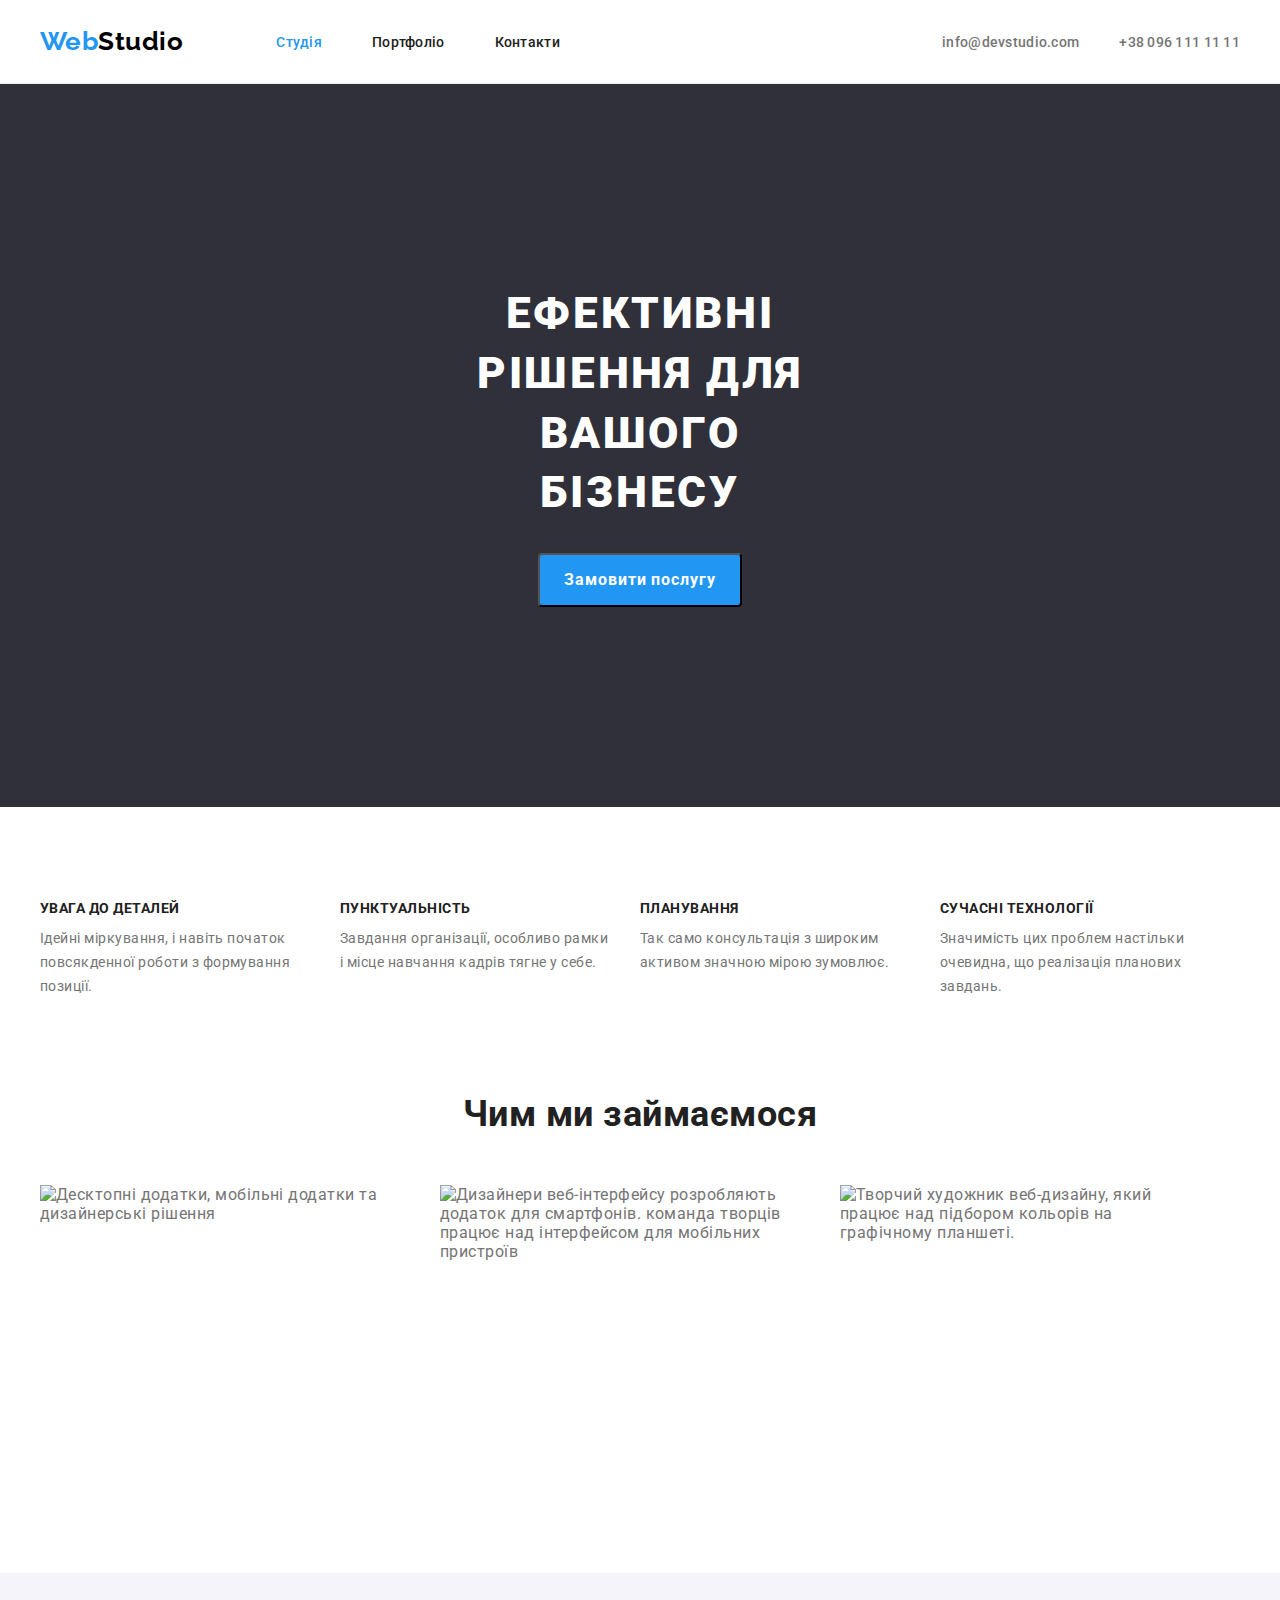
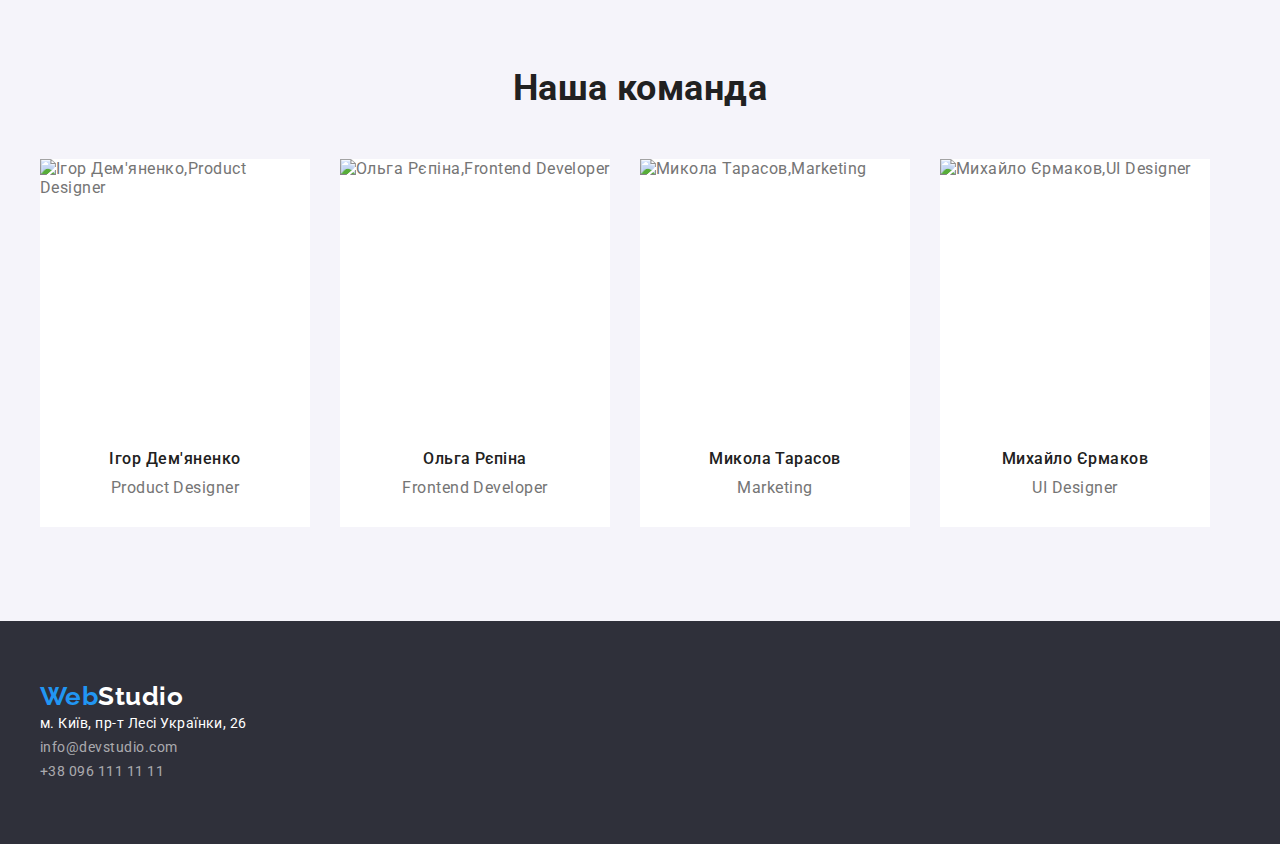
==== index.html @ 597121c2 "доработка" ====
<!DOCTYPE html>
<html lang="uk">

<head>
    <meta charset="UTF-8" />

    <meta http-equiv="X-UA-Compatible" content="IE=edge" />

    <meta name="viewport" content="width=device-width, initial-scale=1.0" />

    <title>WebStudio</title>

    <link
        href="https://fonts.googleapis.com/css2?family=Raleway:wght@700&family=Roboto:wght@400;500;700;900&display=swap"
        rel="stylesheet" />

    <link rel="stylesheet" href="https://cdnjs.cloudflare.com/ajax/libs/modern-normalize/1.1.0/modern-normalize.min.css"
        integrity="sha512-wpPYUAdjBVSE4KJnH1VR1HeZfpl1ub8YT/NKx4PuQ5NmX2tKuGu6U/JRp5y+Y8XG2tV+wKQpNHVUX03MfMFn9Q=="
        crossorigin="anonymous" referrerpolicy="no-referrer" />

    <link rel="stylesheet" href="./css/styles.css" />

</head>

<body>
    <!--Шапка сайту-->
    <header class="page-header">
        <div class="container main-nav">
            <nav class="header-nav">
                <a href="./index.html" lang="en" class="logo-header">
                    <span class="logo-Web">Web</span>Studio</a>
                <ul class="site-nav list">
                    <li class="site-nav-item">
                        <a href="./index.html" class="link current">Студія</a>
                    </li>
                    <li class="site-nav-item">
                        <a href="./portfolio.html" class="link">Портфоліо</a>
                    </li>
                    <li class="site-nav-item">
                        <a href="#" class="link">Контакти</a>
                    </li>
                </ul>
            </nav>
            <ul class="contacts-nav list">
                <li class="contacts-nav-item">
                    <a href="mailto:info@devstudio.com" class="link">info@devstudio.com</a>
                </li>
                <li class="contacts-nav-item">
                    <a href="tel:+380961111111" class="link">+38 096 111 11 11</a>
                </li>
            </ul>
        </div>
    </header>

    <main>
        <!--Секція hero-->
        <section class="hero">
            <h1 class="hero-title">Ефективні рішення для вашого бізнесу</h1>
            <button type="button" class="hero-button">Замовити послугу</button>
        </section>

        <!--Секція особливості-->
        <section class="section-features">
            <div class="container">
                <h2 class="visually-hidden">Особливості</h2>
                <ul class="features list">
                    <li class="features-items">
                        <h3 class="features-title">Увага до деталей</h3>
                        <p class="features-descr">
                            Ідейні міркування, і навіть початок повсякденної роботи з
                            формування позиції.
                        </p>
                    </li>
                    <li class="features-items">
                        <h3 class="features-title">Пунктуальність</h3>
                        <p class="features-descr">
                            Завдання організації, особливо рамки і місце навчання кадрів тягне
                            у себе.
                        </p>
                    </li>
                    <li class="features-items">
                        <h3 class="features-title">Планування</h3>
                        <p class="features-descr">
                            Так само консультація з широким активом значною мірою зумовлює.
                        </p>
                    </li>
                    <li class="features-items">
                        <h3 class="features-title">Сучасні технології</h3>
                        <p class="features-descr">
                            Значимість цих проблем настільки очевидна, що реалізація планових
                            завдань.
                        </p>
                    </li>
                </ul>
            </div>
        </section>

        <!--Секція чим ми займаємося-->
        <section class="section-actions">
            <div class="container">
                <h2 class="section-title">Чим ми займаємося</h2>
                <ul class="list actions">
                    <li class="img-actions">
                        <img src="./images/picture1" alt="Десктопні додатки, мобільні додатки та дизайнерські рішення"
                            width="370" height="294">
                    </li>
                    <li class="img-actions">
                        <img src="./images/picture2"
                            alt="Дизайнери веб-інтерфейсу розробляють додаток для смартфонів. команда творців працює над інтерфейсом для мобільних пристроїв"
                            width="370" height="294">
                    </li>
                    <li class="img-actions">
                        <img src="./images/picture3"
                            alt="Творчий художник веб-дизайну, який працює над підбором кольорів на графічному планшеті."
                            width="370" height="294">
                    </li>
                </ul>
            </div>
        </section>

        <!--Секція наша команда-->
        <section class="section-team">
            <div class="container">
                <h2 class="team-section-title section-title">Наша команда</h2>
                <ul class="list team">
                    <li class="team-item">
                        <img src="./images/picture4" alt="Ігор Дем'яненко,Product Designer" width="270" height="260">
                        <div class="team-text">
                            <h3 class="team-title">Ігор Дем'яненко</h3>
                            <p class="team-descr" lang="en">Product Designer</p>
                        </div>
                    </li>
                    <li class="team-item">
                        <img src="./images/picture5" alt="Ольга Рєпіна,Frontend Developer" width="270" height="260">
                        <div class="team-text">
                            <h3 class="team-title">Ольга Рєпіна</h3>
                            <p class="team-descr" lang="en">Frontend Developer</p>
                        </div>
                    </li>
                    <li class="team-item">
                        <img src="./images/picture6" alt="Микола Тарасов,Marketing" width="270" height="260">
                        <div class="team-text">
                            <h3 class="team-title">Микола Тарасов</h3>
                            <p class="team-descr" lang="en">Marketing</p>
                        </div>
                    </li>
                    <li class="team-item">
                        <img src="./images/picture7" alt="Михайло Єрмаков,UI Designer" width="270" height="260">
                        <div class="team-text">
                            <h3 class="team-title">Михайло Єрмаков</h3>
                            <p class="team-descr" lang="en">UI Designer</p>
                        </div>
                    </li>
                </ul>
            </div>
        </section>

    </main>
    <!--Футер-->
    <footer>
        <div class="container footer">
            <a href="./index.html" lang="en" class="logo-footer">
                <span class="logo-Web">Web</span><span class="logo-studio">Studio</span>
            </a>
            <address>
                <ul class="address list">
                    <li>
                        <a href="https://goo.gl/maps/CPtrU1FHBa2aNyZL9" target="_blank"
                            rel="noopener noreferrer nofollow" class="address-map">м. Київ, пр-т Лесі Українки, 26
                        </a>
                    </li>
                    <li>
                        <a href="mailto:info@devstudio.com" class="address-contacts">
                            info@devstudio.com
                        </a>
                    </li>
                    <li>
                        <a href="tel:+380961111111" class="address-contacts">
                            +38 096 111 11 11
                        </a>
                    </li>
                </ul>
            </address>
        </div>
    </footer>
</body>

</html>
---- css/styles.css ----
:root {
    --primary-text-color: #757575;
    --title-text-color: #212121;
    --accent-color: #2196f3;
    --white-color: #ffffff;
    --black-color: #000000;
    --address-color: rgba(255, 255, 255, 0.6);
    --secondary-bg-color: #F5F4FA;
    --hero-and-footer-bg: #2F303A;
    --hero-button-active: #188CE8;
}

/* не прописані шрифти і колір в боді */
body {
    margin: 0;
    color: var(--primary-text-color);
    font-family: Roboto, system-ui;
    font-style: normal;
    font-weight: 400;
    /* line-height: 1.2; */
    letter-spacing: 0.03em;
    /* background-color: #f5f5f5; */
}

img {
    display: block;
    max-width: 100%;
    height: auto;
}

a {
    text-decoration: none;
    color: inherit;
}

.list {
    padding: 0;
    margin: 0;

    list-style: none;
}

.container {
    margin-bottom: 94px;
    margin-left: auto;
    margin-right: auto;
    width: 1200px;
    padding-left: 15px;
    padding-right: 15px;
}

h1,
h2,
h3,
p {
    margin-top: 0;
}

/* logo */
.logo-header {
    margin-right: 93px;
    padding: 25px 0;

    font-family: Raleway, sans-serif;
    font-weight: 700;
    font-size: 26px;
    line-height: 1.19;
    color: var(--black-color);
}

.logo-Web {
    color: var(--accent-color);
}

.logo-studio {
    color: var(--white-color);
}

.visually-hidden {
    position: absolute;
    white-space: nowrap;
    width: 1px;
    height: 1px;
    overflow: hidden;
    border: 0;
    padding: 0;
    clip: rect(0 0 0 0);
    clip-path: inset(50%);
    margin: -1px;
}

/* page header */
.page-header {
    border-bottom: 1px solid #ececec;
}

.main-nav {
    display: flex;
    margin-top: 0;
    margin-bottom: 0;
}

.header-nav {
    display: flex;
    align-items: center;
}

/* site nav */
.site-nav {
    display: flex;
}

.site-nav-item {
    padding: 32px 0;
}

.site-nav-item:not(:last-child) {
    margin-right: 50px;
}

.site-nav .link {
    font-weight: 500;
    font-size: 14px;
    line-height: 1.14;
    letter-spacing: 0.02em;
    color: var(--title-text-color);
}

.site-nav .link:hover,
.site-nav .link:focus {
    color: var(--accent-color);
}

.site-nav .link.current {
    color: var(--accent-color);
}

/* contacts nav */

.contacts-nav {
    display: flex;
    align-items: center;
    margin-left: auto;
}

.contacts-nav-item {
    padding: 32px 0;
}

.contacts-nav-item:not(:last-child) {
    margin-right: 40px;
}

.contacts-nav .link {
    color: var(--primary-text-color);
    font-weight: 500;
    font-size: 14px;
    line-height: 1.14;
    letter-spacing: 0.02em;
}

.contacts-nav .link:hover,
.contacts-nav .link:focus {
    color: var(--accent-color);
}

/* hero */
.hero {
    padding: 200px 452px;
    margin-bottom: 94px;

    background-color: var(--hero-and-footer-bg);

    text-align: center;
}

.hero-title {
    margin-bottom: 30px;

    color: var(--white-color);
    font-weight: 900;
    font-size: 44px;
    line-height: 1.36;
    text-align: center;
    letter-spacing: 0.06em;
    text-transform: uppercase;
}

.hero-button {
    border-radius: 4px;
    padding: 10px 24px;
    min-width: 67px;

    color: var(--white-color);
    background-color: var(--accent-color);
    font-family: Roboto, system-ui;
    font-weight: 700;
    font-size: 16px;
    line-height: 1.88;
    letter-spacing: 0.06em;
    cursor: pointer;
}

.hero-button:hover,
.hero-button:focus {
    background-color: var(--hero-button-active);
}

/* features */
.features {
    display: flex;
}

.features-items:not(:last-child) {
    margin-right: 30px;
}

.features-items {
    width: 270px;
    margin-left: 0;
}

.features-title {
    margin-bottom: 10px;

    color: var(--title-text-color);
    font-weight: 700;
    font-size: 14px;
    line-height: 1.14;
    text-transform: uppercase;
}

.features-descr {
    margin-bottom: 0;

    font-size: 14px;
    line-height: 1.71;
}

/* actions*/
.actions {
    display: flex;
}

.img-actions:not(:last-child) {
    margin-right: 30px;
}

.section-title {
    margin-bottom: 50px;

    color: var(--title-text-color);
    font-weight: 700;
    font-size: 36px;
    line-height: 1.17;
    text-align: center;
}

/* team */

.team {
    display: flex;
    padding-bottom: 94px;
}

.section-team {
    background-color: var(--secondary-bg-color);
}

.section-team .container {
    margin-bottom: 0;
}

.team-section-title {
    padding-top: 94px;
    margin-bottom: 50px;
}

.team-text {
    padding: 30px 0;
}

.team-title {
    margin-bottom: 10px;

    color: var(--title-text-color);
    font-weight: 500;
    font-size: 16px;
    line-height: 1.19;
    text-align: center;
}

.team-descr {
    margin-top: 0;
    margin-bottom: 0;

    font-size: 16px;
    line-height: 1.19;
    text-align: center;
}

.team-item {
    background-color: var(--white-color);
}

.team-item:not(:last-child) {
    margin-right: 30px;
}

/* PORTFOLIO */

/* button */
.portfolio-btn-list {
    display: flex;
    margin-bottom: 50px;
    padding-top: 94px;

    justify-content: center;
}

.portfolio-btn-item:not(:last-child) {
    margin-right: 8px;
}

.portfolio-btn {
    color: var(--title-text-color);
    background-color: var(--secondary-bg-color);
    font-family: Roboto, system-ui;
    font-weight: 500;
    font-size: 16px;
    line-height: 1.62;
    cursor: pointer;

    border-radius: 4px;
    border: 0px;
    padding: 6px 22px;
    min-width: 67px;
}

.portfolio-btn:hover,
.portfolio-b:focus {
    color: var(--white-color);
    background-color: var(--accent-color);
}

.portfolio-boxes {
    flex-wrap: wrap;
    display: flex;
}

.boxes-link {
    flex-wrap: wrap;
}

.card:nth-last-child(-n + 3) {
    margin-bottom: 0;
}

.card:nth-child(3n + 3) {
    margin-right: 0;
    /*background-color: red;*/
}

.card {
    box-sizing: border-box;
    width: 370px;
    border: 1px solid #eeeeee;

    margin-right: 30px;
    margin-bottom: 30px;
}

.card-text {
    padding: 20px 24px;
}

.portfolio-title {
    margin-bottom: 4px;

    color: var(--title-text-color);
    font-weight: 700;
    font-size: 18px;
    line-height: 2;
}

.portfolio-descr {
    margin: 0;

    font-size: 16px;
    line-height: 1.88;
    color: var(--primary-text-color);
}

/* footer */

footer {
    background-color: var(--hero-and-footer-bg);
}

.footer {
    margin-bottom: 0;
    padding-top: 60px;
    padding-bottom: 60px;
}

.logo-footer {
    margin-bottom: 28px;

    font-family: Raleway, sans-serif;
    font-weight: 700;
    font-size: 26px;
    line-height: 1.19;
    color: var(--black-color);
}

.address-map {
    color: var(--white-color);
    font-style: normal;
    font-size: 14px;
    line-height: 1.71;
}

.address-contacts {
    margin-bottom: 60px;

    color: var(--address-color);
    font-style: normal;
    font-size: 14px;
    line-height: 1.71;
}

.address-contacts:hover,
.address-contacts:focus {
    color: var(--accent-color);
}
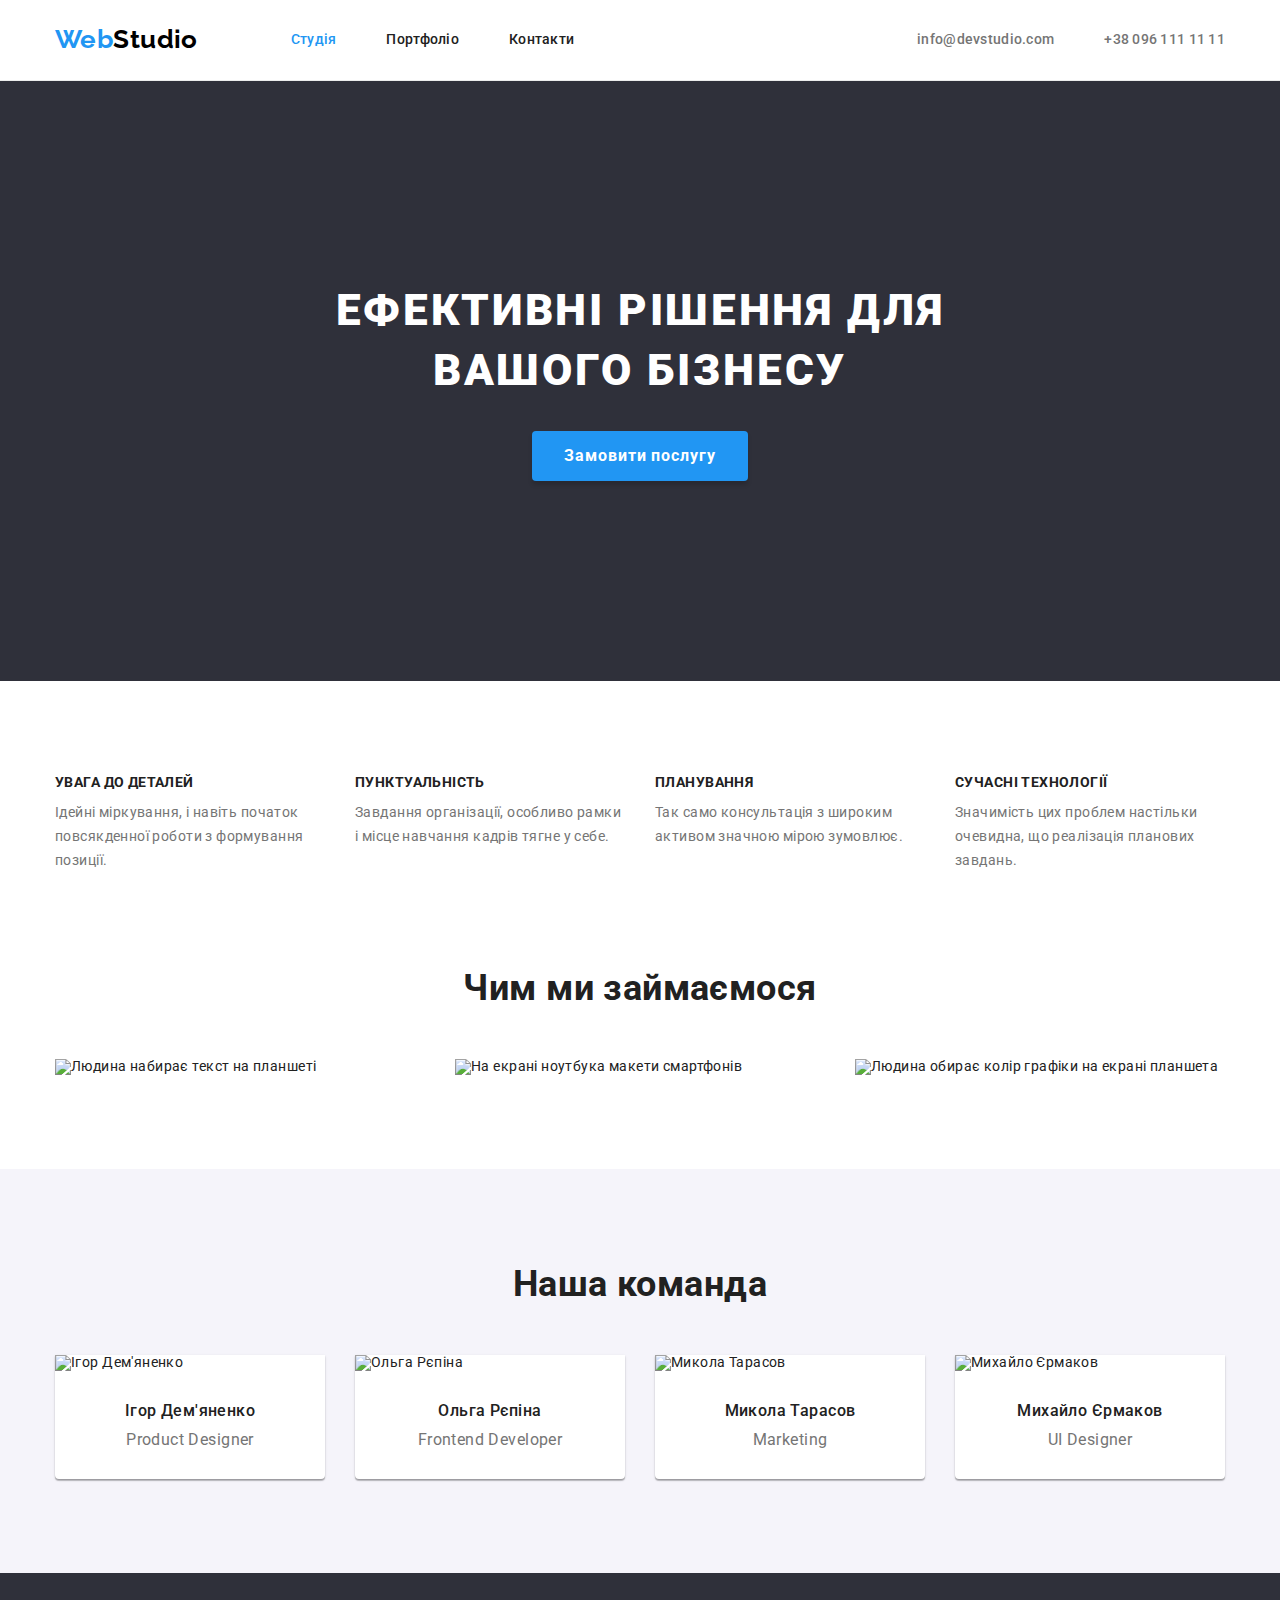
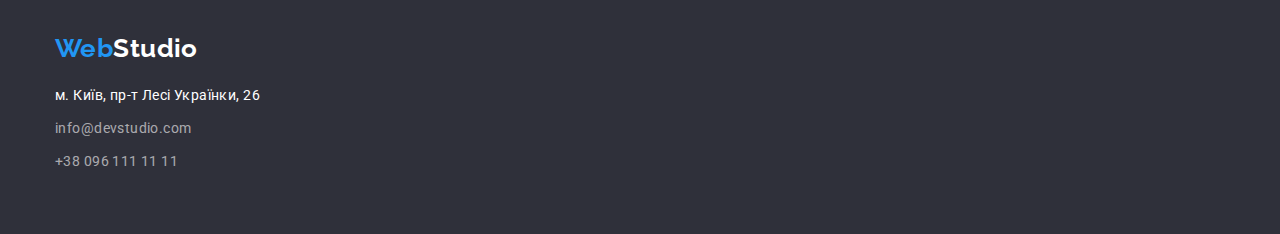
==== commit d9333fcf: "полная переделка" ====
--- a/index.html
+++ b/index.html
@@ -2,186 +2,164 @@
 <html lang="uk">
 
 <head>
-    <meta charset="UTF-8" />
-
-    <meta http-equiv="X-UA-Compatible" content="IE=edge" />
-
-    <meta name="viewport" content="width=device-width, initial-scale=1.0" />
-
-    <title>WebStudio</title>
-
+    <meta charset="UTF-8">
+    <meta http-equiv="X-UA-Compatible" content="IE=edge">
+    <meta name="viewport" content="width=device-width, initial-scale=1.0">
+    <title>Студія</title>
+    <link rel="preconnect" href="https://fonts.googleapis.com">
+    <link rel="preconnect" href="https://fonts.gstatic.com" crossorigin>
     <link
         href="https://fonts.googleapis.com/css2?family=Raleway:wght@700&family=Roboto:wght@400;500;700;900&display=swap"
-        rel="stylesheet" />
-
-    <link rel="stylesheet" href="https://cdnjs.cloudflare.com/ajax/libs/modern-normalize/1.1.0/modern-normalize.min.css"
-        integrity="sha512-wpPYUAdjBVSE4KJnH1VR1HeZfpl1ub8YT/NKx4PuQ5NmX2tKuGu6U/JRp5y+Y8XG2tV+wKQpNHVUX03MfMFn9Q=="
-        crossorigin="anonymous" referrerpolicy="no-referrer" />
-
-    <link rel="stylesheet" href="./css/styles.css" />
-
+        rel="stylesheet">
+    <link rel="stylesheet"
+        href="https://cdnjs.cloudflare.com/ajax/libs/modern-normalize/1.1.0/modern-normalize.min.css">
+    <link rel="stylesheet" href="css/styles.css">
 </head>
 
 <body>
-    <!--Шапка сайту-->
-    <header class="page-header">
-        <div class="container main-nav">
+    <!--Шапка сайта-->
+    <header class="header">
+        <div class="container header-container">
+            <!-- Навигация на другие страницы -->
             <nav class="header-nav">
-                <a href="./index.html" lang="en" class="logo-header">
-                    <span class="logo-Web">Web</span>Studio</a>
-                <ul class="site-nav list">
-                    <li class="site-nav-item">
-                        <a href="./index.html" class="link current">Студія</a>
+                <a class="header-logo link" lang="en" href="./index.html">Web<span
+                        class="header-logo-text">Studio</span></a>
+                <ul class="header-nav-items list">
+                    <li class="header-nav-item"><a class="header-nav-link link current" href="./index.html">Студія</a>
                     </li>
-                    <li class="site-nav-item">
-                        <a href="./portfolio.html" class="link">Портфоліо</a>
+                    <li class="header-nav-item"><a class="header-nav-link link" href="./portfolio.html">Портфоліо</a>
                     </li>
-                    <li class="site-nav-item">
-                        <a href="#" class="link">Контакти</a>
-                    </li>
+                    <li class="header-nav-item"><a class="header-nav-link link" href="/">Контакти</a></li>
                 </ul>
             </nav>
-            <ul class="contacts-nav list">
-                <li class="contacts-nav-item">
-                    <a href="mailto:info@devstudio.com" class="link">info@devstudio.com</a>
+            <!-- Контакты -->
+            <ul class="heder-contact-items list">
+                <li class="header-contact-item"><a class="header-contact-link link "
+                        href="mailto:info@devstudio.com">info@devstudio.com</a>
                 </li>
-                <li class="contacts-nav-item">
-                    <a href="tel:+380961111111" class="link">+38 096 111 11 11</a>
+                <li class="header-contact-item"><a class="header-contact-link link" href="tel:+380961111111">+38 096 111
+                        11 11</a>
                 </li>
             </ul>
         </div>
     </header>
-
-    <main>
-        <!--Секція hero-->
-        <section class="hero">
-            <h1 class="hero-title">Ефективні рішення для вашого бізнесу</h1>
-            <button type="button" class="hero-button">Замовити послугу</button>
+    <!-- Уникальный контент страницы -->
+    <main class="main">
+        <!-- Секция Герой -->
+        <section class="section hero">
+            <div class="container">
+                <h1 class="hero-title">Ефективні рішення для вашого бізнесу</h1>
+                <button class="hero-btn hero-btn-text" type="button">Замовити послугу</button>
+            </div>
         </section>
-
-        <!--Секція особливості-->
-        <section class="section-features">
+        <!-- Секция приемущества -->
+        <section class="section sсills">
             <div class="container">
-                <h2 class="visually-hidden">Особливості</h2>
-                <ul class="features list">
-                    <li class="features-items">
-                        <h3 class="features-title">Увага до деталей</h3>
-                        <p class="features-descr">
-                            Ідейні міркування, і навіть початок повсякденної роботи з
-                            формування позиції.
+                <h2 class="visually-hidden">Наші переваги</h2>
+                <ul class="scills-items list">
+                    <li class="scills-item">
+                        <h3 class="scills-subtitle">УВАГА ДО ДЕТАЛЕЙ</h3>
+                        <p class="scills-text">Ідейні міркування, і навіть початок повсякденної роботи з формування
+                            позиції.
                         </p>
                     </li>
-                    <li class="features-items">
-                        <h3 class="features-title">Пунктуальність</h3>
-                        <p class="features-descr">
-                            Завдання організації, особливо рамки і місце навчання кадрів тягне
-                            у себе.
+                    <li class="scills-item">
+                        <h3 class="scills-subtitle">ПУНКТУАЛЬНІСТЬ</h3>
+                        <p class="scills-text">Завдання організації, особливо рамки і місце навчання кадрів тягне у
+                            себе.
                         </p>
                     </li>
-                    <li class="features-items">
-                        <h3 class="features-title">Планування</h3>
-                        <p class="features-descr">
-                            Так само консультація з широким активом значною мірою зумовлює.
-                        </p>
+                    <li class="scills-item">
+                        <h3 class="scills-subtitle">ПЛАНУВАННЯ</h3>
+                        <p class="scills-text">Так само консультація з широким активом значною мірою зумовлює.</p>
                     </li>
-                    <li class="features-items">
-                        <h3 class="features-title">Сучасні технології</h3>
-                        <p class="features-descr">
-                            Значимість цих проблем настільки очевидна, що реалізація планових
+                    <li class="scills-item">
+                        <h3 class="scills-subtitle">СУЧАСНІ ТЕХНОЛОГІЇ</h3>
+                        <p class="scills-text">Значимість цих проблем настільки очевидна, що реалізація планових
                             завдань.
                         </p>
                     </li>
                 </ul>
             </div>
         </section>
+        <!-- Секция направление деятельности -->
+        <section class="section work">
+            <div class="container">
+                <h2 class="work-title">Чим ми займаємося</h2>
+                <ul class="work-items list">
+                    <li class="work-item">
+                        <img class="work-image" src="./images/picture1" alt="Людина набирає текст на планшеті">
+                    </li>
 
-        <!--Секція чим ми займаємося-->
-        <section class="section-actions">
-            <div class="container">
-                <h2 class="section-title">Чим ми займаємося</h2>
-                <ul class="list actions">
-                    <li class="img-actions">
-                        <img src="./images/picture1" alt="Десктопні додатки, мобільні додатки та дизайнерські рішення"
-                            width="370" height="294">
+                    <li class="work-item">
+                        <img class="work-image" src="./images/picture2" alt="На екрані ноутбука макети смартфонів">
                     </li>
-                    <li class="img-actions">
-                        <img src="./images/picture2"
-                            alt="Дизайнери веб-інтерфейсу розробляють додаток для смартфонів. команда творців працює над інтерфейсом для мобільних пристроїв"
-                            width="370" height="294">
-                    </li>
-                    <li class="img-actions">
-                        <img src="./images/picture3"
-                            alt="Творчий художник веб-дизайну, який працює над підбором кольорів на графічному планшеті."
-                            width="370" height="294">
+
+                    <li class="work-item">
+                        <img class="work-image" src="./images/picture3"
+                            alt="Людина обирає колір графіки на екрані планшета">
                     </li>
                 </ul>
             </div>
         </section>
-
-        <!--Секція наша команда-->
-        <section class="section-team">
+        <!-- Секция команда сотрудников -->
+        <section class="section team">
             <div class="container">
-                <h2 class="team-section-title section-title">Наша команда</h2>
-                <ul class="list team">
+                <h2 class="team-title">Наша команда</h2>
+                <ul class="team-items list">
                     <li class="team-item">
-                        <img src="./images/picture4" alt="Ігор Дем'яненко,Product Designer" width="270" height="260">
-                        <div class="team-text">
-                            <h3 class="team-title">Ігор Дем'яненко</h3>
-                            <p class="team-descr" lang="en">Product Designer</p>
+                        <img class="team-image" src="./images/picture4" alt="Ігор Дем'яненко">
+                        <div class="team-content">
+                            <h3 class="team-subtitle">Ігор Дем'яненко</h3>
+                            <p class="team-text" lang="en">Product Designer</p>
                         </div>
                     </li>
+
                     <li class="team-item">
-                        <img src="./images/picture5" alt="Ольга Рєпіна,Frontend Developer" width="270" height="260">
-                        <div class="team-text">
-                            <h3 class="team-title">Ольга Рєпіна</h3>
-                            <p class="team-descr" lang="en">Frontend Developer</p>
+                        <img class="team-image" src="./images/picture5" alt="Ольга Рєпіна">
+                        <div class="team-content">
+                            <h3 class="team-subtitle">Ольга Рєпіна</h3>
+                            <p class="team-text" lang="en">Frontend Developer</p>
                         </div>
                     </li>
+
                     <li class="team-item">
-                        <img src="./images/picture6" alt="Микола Тарасов,Marketing" width="270" height="260">
-                        <div class="team-text">
-                            <h3 class="team-title">Микола Тарасов</h3>
-                            <p class="team-descr" lang="en">Marketing</p>
+                        <img class="team-image" src="./images/picture6" alt="Микола Тарасов">
+                        <div class="team-content">
+                            <h3 class="team-subtitle">Микола Тарасов</h3>
+                            <p class="team-text" lang="en">Marketing</p>
                         </div>
                     </li>
+
                     <li class="team-item">
-                        <img src="./images/picture7" alt="Михайло Єрмаков,UI Designer" width="270" height="260">
-                        <div class="team-text">
-                            <h3 class="team-title">Михайло Єрмаков</h3>
-                            <p class="team-descr" lang="en">UI Designer</p>
+                        <img class="team-image" src="./images/picture7" alt="Михайло Єрмаков">
+                        <div class="team-content">
+                            <h3 class="team-subtitle">Михайло Єрмаков</h3>
+                            <p class="team-text" lang="en">UI Designer</p>
                         </div>
                     </li>
                 </ul>
             </div>
         </section>
-
     </main>
-    <!--Футер-->
-    <footer>
-        <div class="container footer">
-            <a href="./index.html" lang="en" class="logo-footer">
-                <span class="logo-Web">Web</span><span class="logo-studio">Studio</span>
-            </a>
-            <address>
-                <ul class="address list">
-                    <li>
-                        <a href="https://goo.gl/maps/CPtrU1FHBa2aNyZL9" target="_blank"
-                            rel="noopener noreferrer nofollow" class="address-map">м. Київ, пр-т Лесі Українки, 26
-                        </a>
+    <!-- Подвал сайта-->
+    <footer class="footer">
+        <div class="container">
+            <a class="footer-logo link" lang="en" href="./index.html">Web<span
+                    class="footer-logo-text">Studio</span></a>
+            <!-- Адрес компании -->
+            <address class="footer-address">
+                <p class="footer-address-contact">м. Київ, пр-т Лесі Українки, 26</p>
+                <ul class="footer-address-items list">
+                    <li class="address-item"><a class="address-link link"
+                            href="mailto:info@devstudio.com">info@devstudio.com</a>
                     </li>
-                    <li>
-                        <a href="mailto:info@devstudio.com" class="address-contacts">
-                            info@devstudio.com
-                        </a>
-                    </li>
-                    <li>
-                        <a href="tel:+380961111111" class="address-contacts">
-                            +38 096 111 11 11
-                        </a>
+                    <li class="address-item"><a class="address-link link" href="tel:+380961111111">+38 096 111 11 11</a>
                     </li>
                 </ul>
             </address>
         </div>
+
     </footer>
 </body>
 
--- a/css/styles.css
+++ b/css/styles.css
@@ -1,80 +1,50 @@
+/* General styles */
 :root {
-    --primary-text-color: #757575;
-    --title-text-color: #212121;
-    --accent-color: #2196f3;
-    --white-color: #ffffff;
-    --black-color: #000000;
-    --address-color: rgba(255, 255, 255, 0.6);
+    --primary-text-color: #212121;
+    --secondary-text-color: #757575;
+    --primary-white-color: #ffffff;
+    --secondary-black-color: #000000;
+    --accent-color: #2196F3;
+    --button-active-color: #188CE8;
+    --footer-bg-color: #2F303A;
+    --footer-contact-color: rgba(255, 255, 255, 0.6);
     --secondary-bg-color: #F5F4FA;
-    --hero-and-footer-bg: #2F303A;
-    --hero-button-active: #188CE8;
-}
-
-/* не прописані шрифти і колір в боді */
+    --header-line-color: #ECECEC;
+    --bottom-border-card: #EEEEEE;
+    --main-font: 'Roboto', sans-serif;
+    --secondary-font: 'Raleway', sans-serif;
+    --card-set-gap: 30px;
+}
+
 body {
-    margin: 0;
+    background-color: var(--primary-white-color);
     color: var(--primary-text-color);
-    font-family: Roboto, system-ui;
-    font-style: normal;
-    font-weight: 400;
-    /* line-height: 1.2; */
+    font-family: var(--main-font);
+
+    font-size: 14px;
     letter-spacing: 0.03em;
-    /* background-color: #f5f5f5; */
-}
-
-img {
-    display: block;
-    max-width: 100%;
-    height: auto;
-}
-
-a {
+    line-height: 1.14;
+}
+
+/* убираем точки списков */
+
+.list {
+    list-style: none;
+}
+
+/* убираем подчеркивание ссылок */
+
+.link {
     text-decoration: none;
-    color: inherit;
-}
-
-.list {
-    padding: 0;
-    margin: 0;
-
-    list-style: none;
-}
-
-.container {
-    margin-bottom: 94px;
-    margin-left: auto;
-    margin-right: auto;
-    width: 1200px;
-    padding-left: 15px;
-    padding-right: 15px;
-}
-
-h1,
-h2,
-h3,
-p {
-    margin-top: 0;
-}
-
-/* logo */
-.logo-header {
-    margin-right: 93px;
-    padding: 25px 0;
-
-    font-family: Raleway, sans-serif;
-    font-weight: 700;
-    font-size: 26px;
-    line-height: 1.19;
-    color: var(--black-color);
-}
-
-.logo-Web {
+}
+
+/* делаем активную страницу */
+
+.header-nav-link.link.current {
     color: var(--accent-color);
 }
 
-.logo-studio {
-    color: var(--white-color);
-}
+/* скрываем заголовки h1 и h2 на странице*/
 
 .visually-hidden {
     position: absolute;
@@ -89,15 +59,61 @@
     margin: -1px;
 }
 
-/* page header */
-.page-header {
-    border-bottom: 1px solid #ececec;
-}
-
-.main-nav {
-    display: flex;
-    margin-top: 0;
-    margin-bottom: 0;
+/* глобальный сброс margin, padding */
+
+h1,
+h2,
+h3,
+h4,
+h5,
+h6,
+p,
+ul,
+a,
+img,
+button {
+    margin: 0;
+    padding: 0;
+}
+
+img {
+    display: block;
+    max-width: 100%;
+    height: auto;
+}
+
+a {
+    display: inline-block;
+}
+
+/* общий класс .container для центрирования и ограничения контента по ширине */
+
+.container {
+    max-width: 1200px;
+    padding-left: 15px;
+    padding-right: 15px;
+    margin-left: auto;
+    margin-right: auto;
+}
+
+.section {
+    padding-top: 94px;
+    padding-bottom: 94px;
+}
+
+.section.work {
+    padding-top: 0;
+}
+
+/* ----------------------Header---------------------------- */
+
+.header {
+    border-bottom: 1px solid var(--header-line-color);
+}
+
+.container.header-container {
+    display: flex;
+    align-items: center;
 }
 
 .header-nav {
@@ -105,331 +121,318 @@
     align-items: center;
 }
 
-/* site nav */
-.site-nav {
-    display: flex;
-}
-
-.site-nav-item {
-    padding: 32px 0;
-}
-
-.site-nav-item:not(:last-child) {
+.header-nav-items {
+    display: flex;
+    margin-left: 93px;
+}
+
+.header-nav-item:not(:last-child) {
     margin-right: 50px;
 }
 
-.site-nav .link {
+.header-nav-link {
+    display: block;
+    padding-top: 32px;
+    padding-bottom: 32px;
+}
+
+.heder-contact-items.list {
+    display: flex;
+    margin-left: auto;
+}
+
+.heder-contact-items .header-contact-item+.header-contact-item {
+    margin-left: 50px;
+}
+
+.header-logo,
+.footer-logo {
+    font-family: var(--secondary-font);
+    font-weight: 700;
+    font-size: 26px;
+    line-height: 1.2;
+    color: var(--accent-color);
+
+}
+
+.header-logo {
+    padding-top: 24px;
+    padding-bottom: 25px;
+}
+
+.header-logo-text {
+    color: var(--secondary-black-color);
+}
+
+.header-nav-item .header-nav-link {
     font-weight: 500;
-    font-size: 14px;
-    line-height: 1.14;
     letter-spacing: 0.02em;
-    color: var(--title-text-color);
-}
-
-.site-nav .link:hover,
-.site-nav .link:focus {
+    color: inherit;
+}
+
+.header .link:hover,
+.header .link:focus {
     color: var(--accent-color);
 }
 
-.site-nav .link.current {
-    color: var(--accent-color);
-}
-
-/* contacts nav */
-
-.contacts-nav {
-    display: flex;
-    align-items: center;
-    margin-left: auto;
-}
-
-.contacts-nav-item {
-    padding: 32px 0;
-}
-
-.contacts-nav-item:not(:last-child) {
-    margin-right: 40px;
-}
-
-.contacts-nav .link {
-    color: var(--primary-text-color);
+.header-contact-link {
     font-weight: 500;
-    font-size: 14px;
-    line-height: 1.14;
     letter-spacing: 0.02em;
-}
-
-.contacts-nav .link:hover,
-.contacts-nav .link:focus {
-    color: var(--accent-color);
-}
-
-/* hero */
+    color: var(--secondary-text-color);
+    padding-top: 32px;
+    padding-bottom: 32px;
+}
+
+/* ----------------------------Section hero--------------------------- */
+
 .hero {
-    padding: 200px 452px;
-    margin-bottom: 94px;
-
-    background-color: var(--hero-and-footer-bg);
-
+    padding-top: 200px;
+    padding-bottom: 200px;
     text-align: center;
+    background-color: var(--footer-bg-color);
+    color: var(--primary-white-color);
 }
 
 .hero-title {
     margin-bottom: 30px;
-
-    color: var(--white-color);
+    margin-left: auto;
+    margin-right: auto;
+    max-width: 696px;
     font-weight: 900;
     font-size: 44px;
     line-height: 1.36;
-    text-align: center;
     letter-spacing: 0.06em;
     text-transform: uppercase;
 }
 
-.hero-button {
+.hero-btn {
+    display: inline-block;
+    font-family: inherit;
     border-radius: 4px;
-    padding: 10px 24px;
-    min-width: 67px;
-
-    color: var(--white-color);
+    cursor: pointer;
     background-color: var(--accent-color);
-    font-family: Roboto, system-ui;
+    box-shadow: 0px 4px 4px rgba(0, 0, 0, 0.15);
+    min-width: 216px;
+    padding-left: 32px;
+    padding-right: 32px;
+    padding-top: 10px;
+    padding-bottom: 10px;
+    border: transparent;
+}
+
+.hero-btn:hover,
+.hero-btn:focus {
+    background: var(--button-active-color);
+    box-shadow: 0px 4px 4px rgba(0, 0, 0, 0.15);
+    border-radius: 4px;
+    cursor: pointer;
+}
+
+.hero-btn.hero-btn-text {
     font-weight: 700;
     font-size: 16px;
     line-height: 1.88;
     letter-spacing: 0.06em;
-    cursor: pointer;
-}
-
-.hero-button:hover,
-.hero-button:focus {
-    background-color: var(--hero-button-active);
-}
-
-/* features */
-.features {
-    display: flex;
-}
-
-.features-items:not(:last-child) {
-    margin-right: 30px;
-}
-
-.features-items {
-    width: 270px;
-    margin-left: 0;
-}
-
-.features-title {
+    color: var(--primary-white-color);
+}
+
+/* -----------------------Section scills---------------------------- */
+
+.scills-items {
+    display: flex;
+    gap: var(--card-set-gap);
+}
+
+.scills-item {
+    flex-basis: calc((100% - 3 * var(--card-set-gap)) / 4);
+}
+
+.scills-subtitle {
     margin-bottom: 10px;
-
-    color: var(--title-text-color);
     font-weight: 700;
+    text-transform: uppercase;
     font-size: 14px;
-    line-height: 1.14;
-    text-transform: uppercase;
-}
-
-.features-descr {
-    margin-bottom: 0;
-
-    font-size: 14px;
+}
+
+.scills-text {
+    color: var(--secondary-text-color);
     line-height: 1.71;
 }
 
-/* actions*/
-.actions {
-    display: flex;
-}
-
-.img-actions:not(:last-child) {
-    margin-right: 30px;
-}
-
-.section-title {
-    margin-bottom: 50px;
-
-    color: var(--title-text-color);
+/* --------------------------Section work--------------------------------- */
+
+.work-title,
+.team-title {
     font-weight: 700;
     font-size: 36px;
     line-height: 1.17;
     text-align: center;
-}
-
-/* team */
+    margin-bottom: 50px;
+}
+
+.work-items,
+.team-items {
+    display: flex;
+    margin-left: calc(-1 * var(--card-set-gap));
+}
+
+.work-item {
+    flex-basis: calc(100% / 3 - var(--card-set-gap));
+    margin-left: var(--card-set-gap);
+}
+
+/* -------------------------Section team------------------------------- */
 
 .team {
-    display: flex;
-    padding-bottom: 94px;
-}
-
-.section-team {
     background-color: var(--secondary-bg-color);
 }
 
-.section-team .container {
-    margin-bottom: 0;
-}
-
-.team-section-title {
-    padding-top: 94px;
+.team-item {
+    flex-basis: calc((100% / 4) - var(--card-set-gap));
+    margin-left: var(--card-set-gap);
+}
+
+.team-content {
+    padding-top: var(--card-set-gap);
+    padding-bottom: var(--card-set-gap);
+    text-align: center;
+    line-height: 1.19;
+}
+
+.team-subtitle {
+    font-weight: 500;
+    margin-bottom: 10px;
+    font-size: 16px;
+}
+
+.team-text {
+    color: var(--secondary-text-color);
+    font-size: 16px;
+}
+
+.team-item {
+    background-color: var(--primary-white-color);
+    box-shadow: 0px 1px 3px rgba(0, 0, 0, 0.12), 0px 1px 1px rgba(0, 0, 0, 0.14), 0px 2px 1px rgba(0, 0, 0, 0.2);
+    border-radius: 0px 0px 4px 4px;
+}
+
+/* ------------------------------Footer---------------------------------- */
+
+.footer {
+    padding-top: 60px;
+    padding-bottom: 60px;
+    background-color: var(--footer-bg-color);
+    color: var(--primary-white-color)
+}
+
+.footer-logo {
+    margin-bottom: 20px;
+}
+
+.footer-logo-text {
+    color: var(--primary-white-color);
+}
+
+.footer-address-contact {
+    margin-bottom: 9px;
+}
+
+.footer-address-contact {
+    font-style: normal;
+    line-height: 1.71;
+}
+
+.address-link {
+    font-style: normal;
+    line-height: 1.71;
+    color: var(--footer-contact-color);
+}
+
+.address-item:not(:last-child) {
+    margin-bottom: 9px;
+}
+
+.footer .link:hover,
+.footer .link:focus {
+    color: var(--accent-color);
+}
+
+/* ------------------------Section portfolio------------------------- */
+
+.filter-items {
+    display: flex;
     margin-bottom: 50px;
-}
-
-.team-text {
-    padding: 30px 0;
-}
-
-.team-title {
-    margin-bottom: 10px;
-
-    color: var(--title-text-color);
+    justify-content: center;
+}
+
+.filter-item:not(:last-child) {
+    margin-right: 8px;
+}
+
+.filter-button {
+    display: inline-block;
+    min-width: 73px;
+    border: transparent;
+    padding-top: 6px;
+    padding-bottom: 6px;
+    padding-left: 22px;
+    padding-right: 22px;
     font-weight: 500;
     font-size: 16px;
-    line-height: 1.19;
+    line-height: 1.62;
     text-align: center;
-}
-
-.team-descr {
-    margin-top: 0;
-    margin-bottom: 0;
-
-    font-size: 16px;
-    line-height: 1.19;
+    letter-spacing: 0.03em;
+    border-radius: 4px;
+    background-color: var(--secondary-bg-color);
+    color: var(--primary-text-color);
+}
+
+.filter-button:hover,
+.filter-button:focus {
+    font-weight: 500;
+    font-size: 16px;
+    line-height: 1.62;
     text-align: center;
-}
-
-.team-item {
-    background-color: var(--white-color);
-}
-
-.team-item:not(:last-child) {
-    margin-right: 30px;
-}
-
-/* PORTFOLIO */
-
-/* button */
-.portfolio-btn-list {
-    display: flex;
-    margin-bottom: 50px;
-    padding-top: 94px;
-
-    justify-content: center;
-}
-
-.portfolio-btn-item:not(:last-child) {
-    margin-right: 8px;
-}
-
-.portfolio-btn {
-    color: var(--title-text-color);
-    background-color: var(--secondary-bg-color);
-    font-family: Roboto, system-ui;
-    font-weight: 500;
-    font-size: 16px;
-    line-height: 1.62;
+    letter-spacing: 0.03em;
+    box-shadow: 0px 3px 1px rgba(0, 0, 0, 0.1), 0px 1px 2px rgba(0, 0, 0, 0.08), 0px 2px 2px rgba(0, 0, 0, 0.12);
+    border-radius: 4px;
     cursor: pointer;
-
-    border-radius: 4px;
-    border: 0px;
-    padding: 6px 22px;
-    min-width: 67px;
-}
-
-.portfolio-btn:hover,
-.portfolio-b:focus {
-    color: var(--white-color);
     background-color: var(--accent-color);
-}
-
-.portfolio-boxes {
+    color: var(--primary-white-color);
+}
+
+/* ---------------------------cards-------------------------- */
+.card-content {
+    padding: 20px 24px;
+    border-right: 1px solid var(--bottom-border-card);
+    border-bottom: 1px solid var(--bottom-border-card);
+    border-left: 1px solid var(--bottom-border-card);
+}
+
+.cards-items {
+    display: flex;
     flex-wrap: wrap;
-    display: flex;
-}
-
-.boxes-link {
-    flex-wrap: wrap;
-}
-
-.card:nth-last-child(-n + 3) {
-    margin-bottom: 0;
-}
-
-.card:nth-child(3n + 3) {
-    margin-right: 0;
-    /*background-color: red;*/
-}
-
-.card {
-    box-sizing: border-box;
-    width: 370px;
-    border: 1px solid #eeeeee;
-
-    margin-right: 30px;
-    margin-bottom: 30px;
-}
-
-.card-text {
-    padding: 20px 24px;
-}
-
-.portfolio-title {
+    margin-left: calc(-1 * var(--card-set-gap));
+    margin-top: calc(-1 * var(--card-set-gap));
+}
+
+.card-item {
+    flex-basis: calc(100% / 3 - var(--card-set-gap));
+    margin-left: var(--card-set-gap);
+    margin-top: var(--card-set-gap);
+}
+
+.card-subtitle {
     margin-bottom: 4px;
-
-    color: var(--title-text-color);
     font-weight: 700;
     font-size: 18px;
     line-height: 2;
-}
-
-.portfolio-descr {
-    margin: 0;
-
+    letter-spacing: 0.06em;
+    color: var(--primary-text-color);
+}
+
+.card-text {
     font-size: 16px;
     line-height: 1.88;
-    color: var(--primary-text-color);
-}
-
-/* footer */
-
-footer {
-    background-color: var(--hero-and-footer-bg);
-}
-
-.footer {
-    margin-bottom: 0;
-    padding-top: 60px;
-    padding-bottom: 60px;
-}
-
-.logo-footer {
-    margin-bottom: 28px;
-
-    font-family: Raleway, sans-serif;
-    font-weight: 700;
-    font-size: 26px;
-    line-height: 1.19;
-    color: var(--black-color);
-}
-
-.address-map {
-    color: var(--white-color);
-    font-style: normal;
-    font-size: 14px;
-    line-height: 1.71;
-}
-
-.address-contacts {
-    margin-bottom: 60px;
-
-    color: var(--address-color);
-    font-style: normal;
-    font-size: 14px;
-    line-height: 1.71;
-}
-
-.address-contacts:hover,
-.address-contacts:focus {
-    color: var(--accent-color);
-}
+    color: var(--secondary-text-color);
+}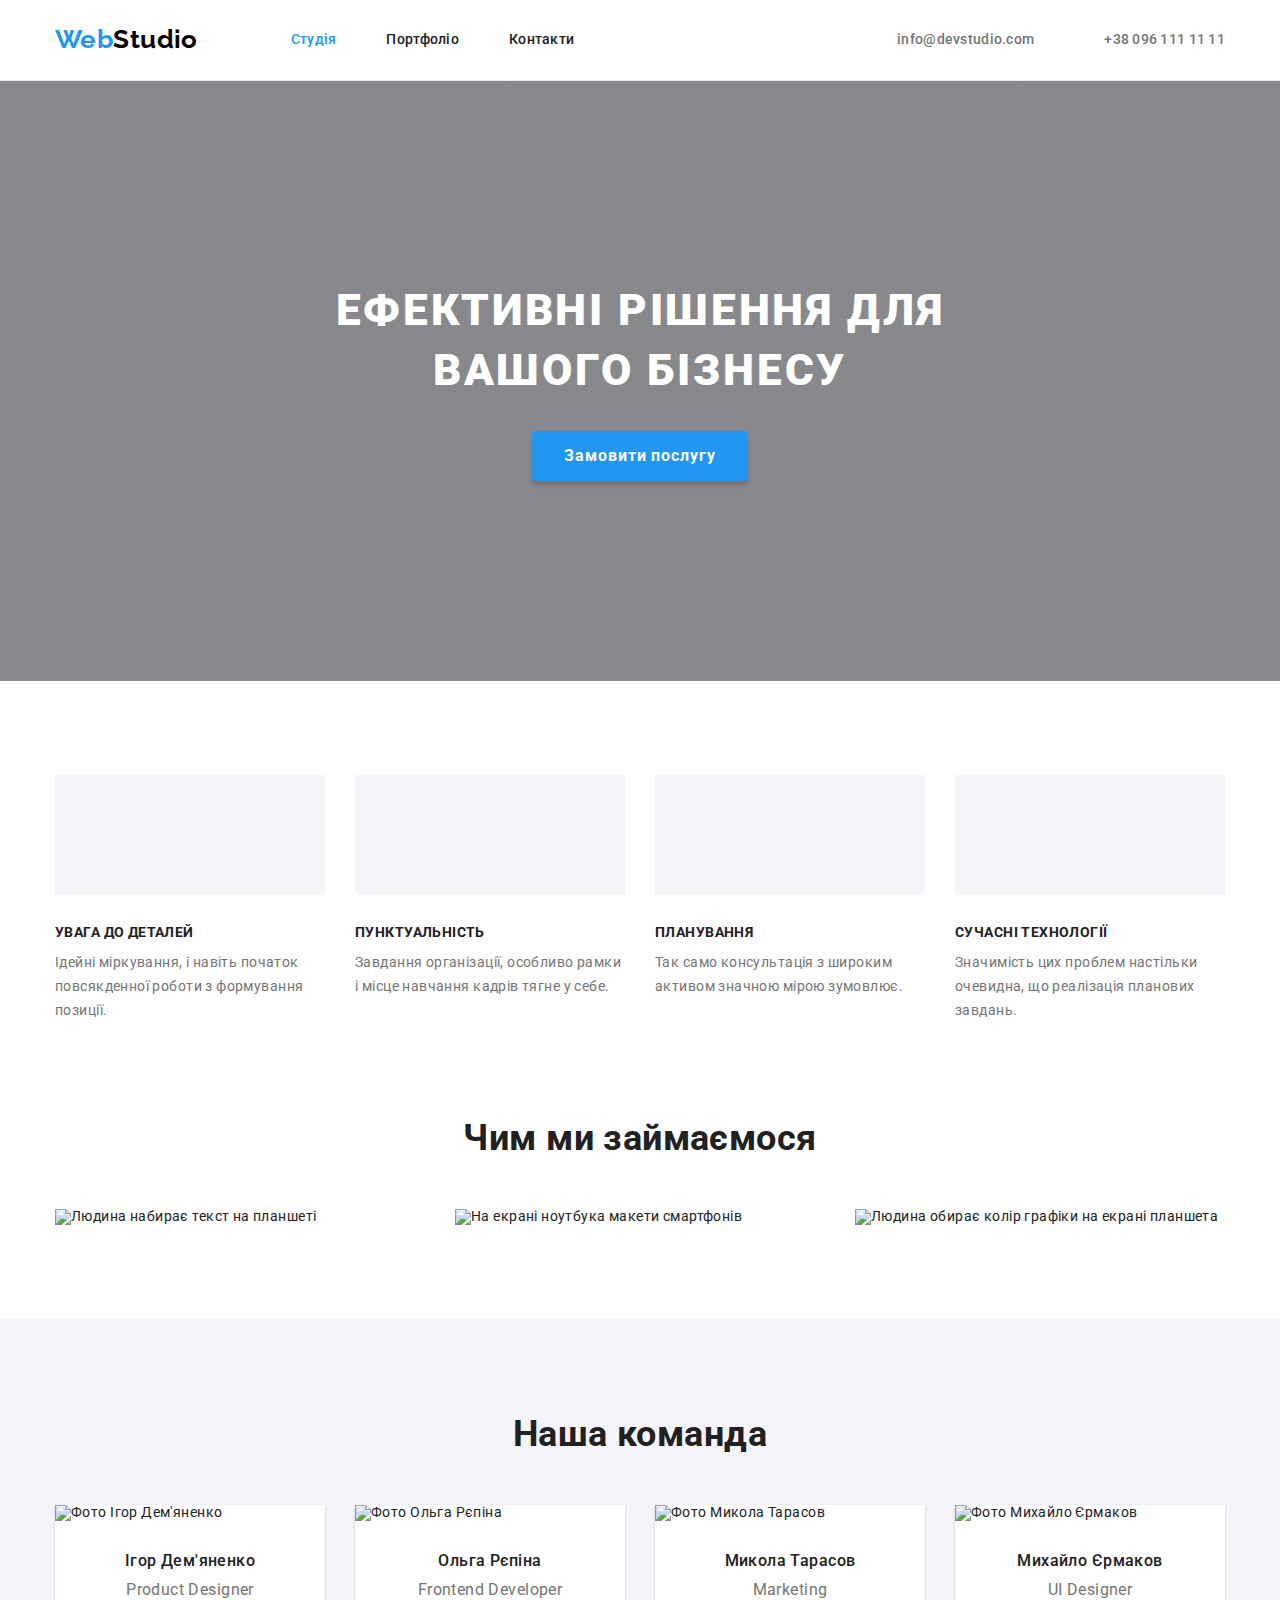
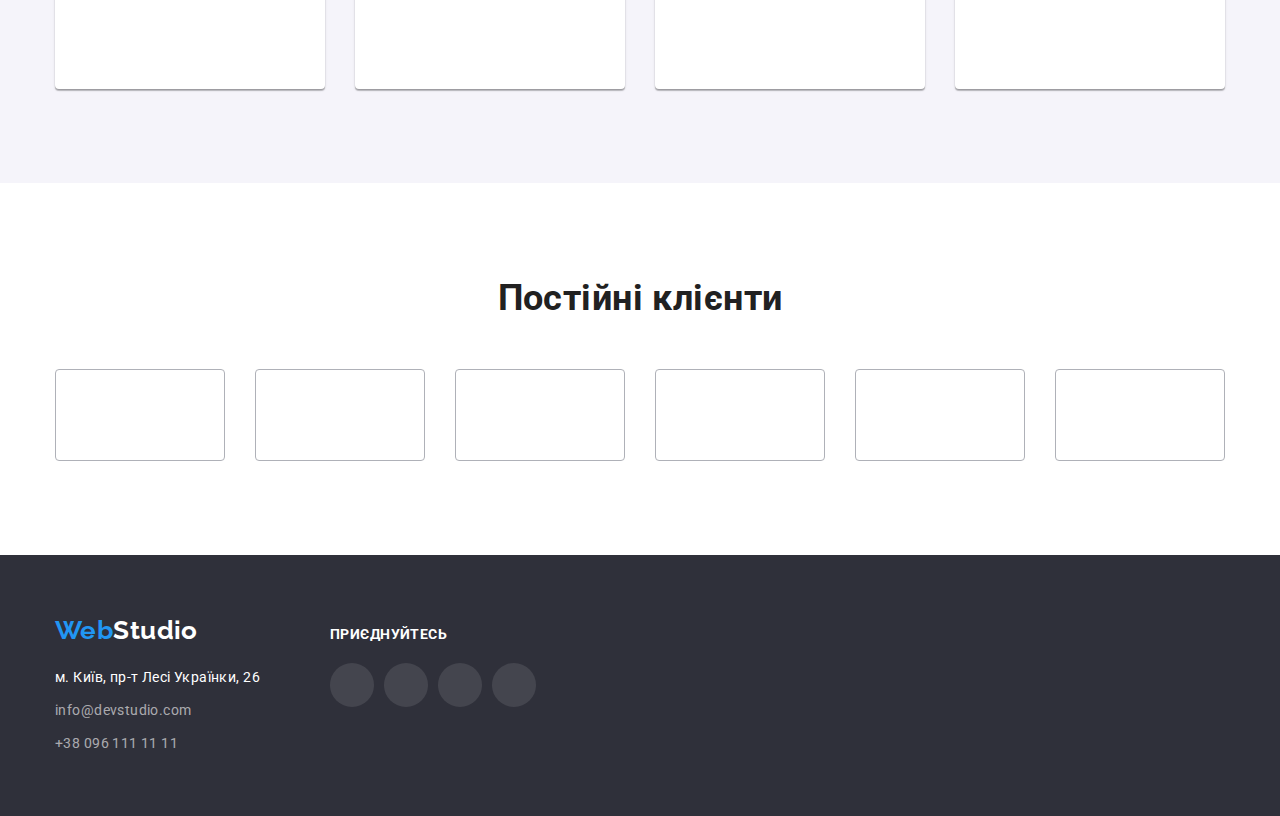
==== commit 69fb07ab: "new16/12" ====
--- a/index.html
+++ b/index.html
@@ -13,7 +13,7 @@
         rel="stylesheet">
     <link rel="stylesheet"
         href="https://cdnjs.cloudflare.com/ajax/libs/modern-normalize/1.1.0/modern-normalize.min.css">
-    <link rel="stylesheet" href="css/styles.css">
+    <link rel="stylesheet" href="./css/styles.css">
 </head>
 
 <body>
@@ -29,16 +29,24 @@
                     </li>
                     <li class="header-nav-item"><a class="header-nav-link link" href="./portfolio.html">Портфоліо</a>
                     </li>
-                    <li class="header-nav-item"><a class="header-nav-link link" href="/">Контакти</a></li>
+                    <li class="header-nav-item"><a class="header-nav-link link" href="#">Контакти</a></li>
                 </ul>
             </nav>
             <!-- Контакты -->
             <ul class="heder-contact-items list">
-                <li class="header-contact-item"><a class="header-contact-link link "
-                        href="mailto:info@devstudio.com">info@devstudio.com</a>
+                <li class="header-contact-item"><a class="header-contact-link link " href="mailto:info@devstudio.com"
+                        aria-label="Надіслати Email" title="Надіслати Email">
+                        <svg class="header-svg-envelope">
+                            <use href="./images/icons.svg#icon-envelope"></use>
+                        </svg>
+                        info@devstudio.com</a>
                 </li>
-                <li class="header-contact-item"><a class="header-contact-link link" href="tel:+380961111111">+38 096 111
-                        11 11</a>
+                <li class="header-contact-item"><a class="header-contact-link link" href="tel:+380961111111"
+                        aria-label="Подзвонити" title="Подзвонити">
+                        <svg class="header-svg-smartphone">
+                            <use href="./images/icons.svg#icon-smartphone"></use>
+                        </svg>
+                        +38 096 111 11 11</a>
                 </li>
             </ul>
         </div>
@@ -58,22 +66,42 @@
                 <h2 class="visually-hidden">Наші переваги</h2>
                 <ul class="scills-items list">
                     <li class="scills-item">
+                        <div class="scills-icons">
+                            <svg class="scills-svg">
+                                <use href="./images/icons.svg#icon-antenna"></use>
+                            </svg>
+                        </div>
                         <h3 class="scills-subtitle">УВАГА ДО ДЕТАЛЕЙ</h3>
                         <p class="scills-text">Ідейні міркування, і навіть початок повсякденної роботи з формування
                             позиції.
                         </p>
                     </li>
                     <li class="scills-item">
+                        <div class="scills-icons">
+                            <svg class="scills-svg">
+                                <use href="./images/icons.svg#icon-clock"></use>
+                            </svg>
+                        </div>
                         <h3 class="scills-subtitle">ПУНКТУАЛЬНІСТЬ</h3>
                         <p class="scills-text">Завдання організації, особливо рамки і місце навчання кадрів тягне у
                             себе.
                         </p>
                     </li>
                     <li class="scills-item">
+                        <div class="scills-icons">
+                            <svg class="scills-svg">
+                                <use href="./images/icons.svg#icon-diagram"></use>
+                            </svg>
+                        </div>
                         <h3 class="scills-subtitle">ПЛАНУВАННЯ</h3>
                         <p class="scills-text">Так само консультація з широким активом значною мірою зумовлює.</p>
                     </li>
                     <li class="scills-item">
+                        <div class="scills-icons">
+                            <svg class="scills-svg">
+                                <use href="./images/icons.svg#icon-astronaut"></use>
+                            </svg>
+                        </div>
                         <h3 class="scills-subtitle">СУЧАСНІ ТЕХНОЛОГІЇ</h3>
                         <p class="scills-text">Значимість цих проблем настільки очевидна, що реалізація планових
                             завдань.
@@ -108,35 +136,223 @@
                 <h2 class="team-title">Наша команда</h2>
                 <ul class="team-items list">
                     <li class="team-item">
-                        <img class="team-image" src="./images/picture4" alt="Ігор Дем'яненко">
+                        <img class="team-image" src="./images/picture4" alt="Фото Ігор Дем'яненко">
                         <div class="team-content">
                             <h3 class="team-subtitle">Ігор Дем'яненко</h3>
                             <p class="team-text" lang="en">Product Designer</p>
+                            <ul class="team-social-items list">
+                                <li class="team-social-item">
+                                    <a class="team-social-link link" href="#" target="_blank"
+                                        aria-label="Профіль Instagram" title="Профіль Instagram">
+                                        <svg class="team-social-svg">
+                                            <use href="./images/icons.svg#icon-instagram"></use>
+                                        </svg>
+                                    </a>
+                                </li>
+                                <li class="team-social-item">
+                                    <a class="team-social-link link" href="#" target="_blank"
+                                        aria-label="Профіль Twitter" title="Профіль Twitter">
+                                        <svg class="team-social-svg">
+                                            <use href="./images/icons.svg#icon-twitter"></use>
+                                        </svg>
+                                    </a>
+                                </li>
+                                <li class="team-social-item">
+                                    <a class="team-social-link link" href="#" target="_blank"
+                                        aria-label="Профіль Facebook" title="Профіль Facebook">
+                                        <svg class="team-social-svg">
+                                            <use href="./images/icons.svg#icon-facebook"></use>
+                                        </svg>
+                                    </a>
+                                </li>
+                                <li class="team-social-item">
+                                    <a class="team-social-link link" href="#" target="_blank"
+                                        aria-label="Профіль Linkedin" title="Профіль Linkedin">
+                                        <svg class="team-social-svg">
+                                            <use href="./images/icons.svg#icon-linkedin"></use>
+                                        </svg>
+                                    </a>
+                                </li>
+                            </ul>
                         </div>
                     </li>
 
                     <li class="team-item">
-                        <img class="team-image" src="./images/picture5" alt="Ольга Рєпіна">
+                        <img class="team-image" src="./images/picture5" alt="Фото Ольга Рєпіна">
                         <div class="team-content">
                             <h3 class="team-subtitle">Ольга Рєпіна</h3>
                             <p class="team-text" lang="en">Frontend Developer</p>
+                            <ul class="team-social-items list">
+                                <li class="team-social-item">
+                                    <a class="team-social-link link" href="#" target="_blank"
+                                        aria-label="Профіль Instagram" title="Профіль Instagram">
+                                        <svg class="team-social-svg">
+                                            <use href="./images/icons.svg#icon-instagram"></use>
+                                        </svg>
+                                    </a>
+                                </li>
+                                <li class="team-social-item">
+                                    <a class="team-social-link link" href="#" target="_blank"
+                                        aria-label="Профіль Twitter" title="Профіль Twitter">
+                                        <svg class="team-social-svg">
+                                            <use href="./images/icons.svg#icon-twitter"></use>
+                                        </svg>
+                                    </a>
+                                </li>
+                                <li class="team-social-item">
+                                    <a class="team-social-link link" href="#" target="_blank"
+                                        aria-label="Профіль Facebook" title="Профіль Facebook">
+                                        <svg class="team-social-svg">
+                                            <use href="./images/icons.svg#icon-facebook"></use>
+                                        </svg>
+                                    </a>
+                                </li>
+                                <li class="team-social-item">
+                                    <a class="team-social-link link" href="#" target="_blank"
+                                        aria-label="Профіль Linkedin" title="Профіль Linkedin">
+                                        <svg class="team-social-svg">
+                                            <use href="./images/icons.svg#icon-linkedin"></use>
+                                        </svg>
+                                    </a>
+                                </li>
+                            </ul>
                         </div>
                     </li>
 
                     <li class="team-item">
-                        <img class="team-image" src="./images/picture6" alt="Микола Тарасов">
+                        <img class="team-image" src="./images/picture6" alt=" Фото Микола Тарасов">
                         <div class="team-content">
                             <h3 class="team-subtitle">Микола Тарасов</h3>
                             <p class="team-text" lang="en">Marketing</p>
+                            <ul class="team-social-items list">
+                                <li class="team-social-item">
+                                    <a class="team-social-link link" href="#" target="_blank"
+                                        aria-label="Профіль Instagram" title="Профіль Instagram">
+                                        <svg class="team-social-svg">
+                                            <use href="./images/icons.svg#icon-instagram"></use>
+                                        </svg>
+                                    </a>
+                                </li>
+                                <li class="team-social-item">
+                                    <a class="team-social-link link" href="#" target="_blank"
+                                        aria-label="Профіль Twitter" title="Профіль Twitter">
+                                        <svg class="team-social-svg">
+                                            <use href="./images/icons.svg#icon-twitter"></use>
+                                        </svg>
+                                    </a>
+                                </li>
+                                <li class="team-social-item">
+                                    <a class="team-social-link link" href="#" target="_blank"
+                                        aria-label="Профіль Facebook" title="Профіль Facebook">
+                                        <svg class="team-social-svg">
+                                            <use href="./images/icons.svg#icon-facebook"></use>
+                                        </svg>
+                                    </a>
+                                </li>
+                                <li class="team-social-item">
+                                    <a class="team-social-link link" href="#" target="_blank"
+                                        aria-label="Профіль Linkedin" title="Профіль Linkedin">
+                                        <svg class="team-social-svg">
+                                            <use href="./images/icons.svg#icon-linkedin"></use>
+                                        </svg>
+                                    </a>
+                                </li>
+                            </ul>
                         </div>
                     </li>
 
                     <li class="team-item">
-                        <img class="team-image" src="./images/picture7" alt="Михайло Єрмаков">
+                        <img class="team-image" src="./images/picture7" alt="Фото Михайло Єрмаков">
                         <div class="team-content">
                             <h3 class="team-subtitle">Михайло Єрмаков</h3>
                             <p class="team-text" lang="en">UI Designer</p>
-                        </div>
+                            <ul class="team-social-items list">
+                                <li class="team-social-item">
+                                    <a class="team-social-link link" href="#" target="_blank"
+                                        aria-label="Профіль Instagram" title="Профіль Instagram">
+                                        <svg class="team-social-svg">
+                                            <use href="./images/icons.svg#icon-instagram"></use>
+                                        </svg>
+                                    </a>
+                                </li>
+                                <li class="team-social-item">
+                                    <a class="team-social-link link" href="#" target="_blank"
+                                        aria-label="Профіль Twitter" title="Профіль Twitter">
+                                        <svg class="team-social-svg">
+                                            <use href="./images/icons.svg#icon-twitter"></use>
+                                        </svg>
+                                    </a>
+                                </li>
+                                <li class="team-social-item">
+                                    <a class="team-social-link link" href="#" target="_blank"
+                                        aria-label="Профіль Facebook" title="Профіль Facebook">
+                                        <svg class="team-social-svg">
+                                            <use href="./images/icons.svg#icon-facebook"></use>
+                                        </svg>
+                                    </a>
+                                </li>
+                                <li class="team-social-item">
+                                    <a class="team-social-link link" href="#" target="_blank"
+                                        aria-label="Профіль Linkedin" title="Профіль Linkedin">
+                                        <svg class="team-social-svg">
+                                            <use href="./images/icons.svg#icon-linkedin"></use>
+                                        </svg>
+                                    </a>
+                                </li>
+                            </ul>
+                        </div>
+                    </li>
+                </ul>
+            </div>
+        </section>
+        <!-- Секция постоянныех клиентов -->
+        <section class="section clients">
+            <div class="container">
+                <h2 class="clients-title">Постійні клієнти</h2>
+                <ul class="clients-items list">
+                    <li class="clients-item">
+                        <a class="clients-item-link link" href="" aria-label="YA & CO" title="YA & CO">
+                            <svg class="clients-item-svg svg-company_1">
+                                <use href="./images/icons.svg#icon-company_1"></use>
+                            </svg>
+                        </a>
+                    </li>
+                    <li class="clients-item">
+                        <a class="clients-item-link link" href="" aria-label="Company tagline here"
+                            title="Company tagline here">
+                            <svg class="clients-item-svg svg-company_2">
+                                <use href="./images/icons.svg#icon-company_2"></use>
+                            </svg>
+                        </a>
+                    </li>
+                    <li class="clients-item">
+                        <a class="clients-item-link link" href="" aria-label="Company" title="Company">
+                            <svg class="clients-item-svg svg-company_3">
+                                <use href="./images/icons.svg#icon-company_3"></use>
+                            </svg>
+                        </a>
+                    </li>
+                    <li class="clients-item">
+                        <a class="clients-item-link link" href="" aria-label="Foster Peters" title="Foster Peters">
+                            <svg class="clients-item-svg svg-company_4">
+                                <use href="./images/icons.svg#icon-company_4"></use>
+                            </svg>
+                        </a>
+                    </li>
+                    <li class="clients-item">
+                        <a class="clients-item-link link" href="" aria-label="Brand" title="Brand">
+                            <svg class="clients-item-svg svg-company_5">
+                                <use href="./images/icons.svg#icon-company_5"></use>
+                            </svg>
+                        </a>
+                    </li>
+                    <li class="clients-item">
+                        <a class="clients-item-link link" href="" aria-label="Company Tag Line"
+                            title="Company Tag Line">
+                            <svg class="clients-item-svg svg-company_6">
+                                <use href="./images/icons.svg#icon-company_6"></use>
+                            </svg>
+                        </a>
                     </li>
                 </ul>
             </div>
@@ -145,19 +361,65 @@
     <!-- Подвал сайта-->
     <footer class="footer">
         <div class="container">
-            <a class="footer-logo link" lang="en" href="./index.html">Web<span
-                    class="footer-logo-text">Studio</span></a>
-            <!-- Адрес компании -->
-            <address class="footer-address">
-                <p class="footer-address-contact">м. Київ, пр-т Лесі Українки, 26</p>
-                <ul class="footer-address-items list">
-                    <li class="address-item"><a class="address-link link"
-                            href="mailto:info@devstudio.com">info@devstudio.com</a>
-                    </li>
-                    <li class="address-item"><a class="address-link link" href="tel:+380961111111">+38 096 111 11 11</a>
-                    </li>
-                </ul>
-            </address>
+            <div class="footer-items-flex">
+                <div class="footer-item-flex"><a class="footer-logo link" lang="en" href="./index.html">Web<span
+                            class="footer-logo-text">Studio</span></a>
+                    <!-- Адрес компании -->
+                    <address class="footer-address">
+                        <ul class="footer-address-items list">
+                            <li class="address-item"><a class="address-link footer-address-contact link" href="
+                                            https://goo.gl/maps/CPtrU1FHBa2aNyZL9" target="_blank"
+                                    rel="noopener noreferrer nofollow">м.
+                                    Київ, пр-т Лесі
+                                    Українки, 26</a></li>
+                            <li class="address-item"><a class="address-link link"
+                                    href="mailto:info@devstudio.com">info@devstudio.com</a>
+                            </li>
+                            <li class="address-item"><a class="address-link link" href="tel:+380961111111">+38 096 111
+                                    11 11</a>
+                            </li>
+                        </ul>
+                    </address>
+                </div>
+                <div class="footer-item-flex">
+                    <h2 class="footer-social-subtitle">приєднуйтесь</h2>
+                    <ul class="footer-social-items list ">
+                        <li class="footer-social-item">
+                            <a class="footer-social-link link" href="#" target="_blank" aria-label="Логотип Instagram"
+                                title="Підписуйтесь у Instagram">
+                                <svg class="footer-social-svg">
+                                    <use href="./images/icons.svg#icon-instagram"></use>
+                                </svg>
+                            </a>
+                        </li>
+                        <li class="footer-social-item">
+                            <a class="footer-social-link link" href="#" target="_blank" aria-label="Логотип Twitter"
+                                title="Підписуйтесь у Twitter">
+                                <svg class="footer-social-svg">
+                                    <use href="./images/icons.svg#icon-twitter"></use>
+                                </svg>
+                            </a>
+                        </li>
+                        <li class="footer-social-item">
+                            <a class="footer-social-link link" href="#" target="_blank" aria-label="Логотип Facebook"
+                                title="Підписуйтесь у Facebook">
+                                <svg class="footer-social-svg">
+                                    <use href="./images/icons.svg#icon-facebook"></use>
+                                </svg>
+                            </a>
+                        </li>
+                        <li class="footer-social-item">
+                            <a class="footer-social-link link" href="#" target="_blank" aria-label="Логотип Linkedin"
+                                title="Підписуйтесь у Linkedin">
+                                <svg class="footer-social-svg">
+                                    <use href="./images/icons.svg#icon-linkedin"></use>
+                                </svg>
+                            </a>
+                        </li>
+                    </ul>
+                </div>
+            </div>
+
         </div>
 
     </footer>
--- a/css/styles.css
+++ b/css/styles.css
@@ -11,9 +11,12 @@
     --secondary-bg-color: #F5F4FA;
     --header-line-color: #ECECEC;
     --bottom-border-card: #EEEEEE;
+    --social-team-color: #AFB1B8;
+    --hero-overlay-color: #C4C4C4;
     --main-font: 'Roboto', sans-serif;
     --secondary-font: 'Raleway', sans-serif;
     --card-set-gap: 30px;
+    --social-item-gap: 10px;
 }
 
 body {
@@ -136,6 +139,11 @@
     padding-bottom: 32px;
 }
 
+.header-nav-item .header-nav-link:hover,
+.header-nav-item .header-nav-link:focus {
+    color: var(--accent-color);
+}
+
 .heder-contact-items.list {
     display: flex;
     margin-left: auto;
@@ -170,12 +178,14 @@
     color: inherit;
 }
 
-.header .link:hover,
-.header .link:focus {
+.header-contact-link:hover,
+.header-contact-link:focus {
     color: var(--accent-color);
 }
 
 .header-contact-link {
+    display: inline-flex;
+    align-items: center;
     font-weight: 500;
     letter-spacing: 0.02em;
     color: var(--secondary-text-color);
@@ -183,14 +193,38 @@
     padding-bottom: 32px;
 }
 
+.header-svg-envelope {
+    margin-right: 10px;
+    width: 16px;
+    height: 12px;
+    fill: currentColor;
+}
+
+.header-svg-smartphone {
+    margin-right: 10px;
+    width: 10px;
+    height: 16px;
+    fill: currentColor;
+}
+
+
 /* ----------------------------Section hero--------------------------- */
 
 .hero {
     padding-top: 200px;
     padding-bottom: 200px;
     text-align: center;
-    background-color: var(--footer-bg-color);
-    color: var(--primary-white-color);
+    background-color: var(--hero-overlay-color);
+    color: var(--primary-white-color);
+
+    max-width: 1600px;
+    margin-left: auto;
+    margin-right: auto;
+
+    background-image: linear-gradient(to right, rgba(47, 48, 58, 0.4), rgba(47, 48, 58, 0.4)), url(../images/hero.jpg);
+    background-repeat: no-repeat;
+    background-position: center;
+    background-size: cover;
 }
 
 .hero-title {
@@ -259,10 +293,25 @@
     line-height: 1.71;
 }
 
+.scills-icons {
+    display: flex;
+    height: 120px;
+    align-items: center;
+    justify-content: center;
+    margin-bottom: 30px;
+    background-color: var(--secondary-bg-color);
+}
+
+.scills-svg {
+    width: 70px;
+    height: 70px;
+}
+
 /* --------------------------Section work--------------------------------- */
 
 .work-title,
-.team-title {
+.team-title,
+.clients-title {
     font-weight: 700;
     font-size: 36px;
     line-height: 1.17;
@@ -295,6 +344,8 @@
 .team-content {
     padding-top: var(--card-set-gap);
     padding-bottom: var(--card-set-gap);
+    padding-left: 32px;
+    padding-right: 32px;
     text-align: center;
     line-height: 1.19;
 }
@@ -308,12 +359,108 @@
 .team-text {
     color: var(--secondary-text-color);
     font-size: 16px;
+    margin-bottom: 16px;
 }
 
 .team-item {
     background-color: var(--primary-white-color);
     box-shadow: 0px 1px 3px rgba(0, 0, 0, 0.12), 0px 1px 1px rgba(0, 0, 0, 0.14), 0px 2px 1px rgba(0, 0, 0, 0.2);
     border-radius: 0px 0px 4px 4px;
+}
+
+.team-social-items {
+    display: flex;
+    gap: var(--social-item-gap);
+}
+
+.team-social-item {
+    flex-basis: calc((100% - 3 * var(--social-item-gap)) / 4);
+}
+
+.team-social-link {
+    width: 44px;
+    height: 44px;
+    display: flex;
+    align-items: center;
+    justify-content: center;
+    border-radius: 50%;
+    color: var(--social-team-color);
+}
+
+.team-social-link:hover,
+.team-social-link:focus {
+    color: var(--primary-white-color);
+    background-color: var(--accent-color);
+}
+
+.team-social-svg {
+    width: 20px;
+    height: 20px;
+    fill: currentColor;
+}
+
+
+/* -----------------------------Sections clients-------------------------- */
+
+.clients-items {
+    display: flex;
+    gap: var(--card-set-gap);
+}
+
+.clients-item {
+    flex-basis: calc((100% - 5 * var(--card-set-gap)) / 6);
+}
+
+.clients-item-link {
+    display: flex;
+    height: 92px;
+    align-items: center;
+    justify-content: center;
+    color: var(--social-team-color);
+    border: 1px solid var(--social-team-color);
+    border-radius: 4px;
+    padding: 16px 32px;
+}
+
+.clients-item-link:hover,
+.clients-item-link:focus {
+    color: var(--accent-color);
+    border-color: var(--accent-color);
+
+}
+
+.clients-item-svg {
+    fill: currentColor;
+}
+
+.svg-company_1 {
+    width: 41px;
+    height: 46.7px;
+}
+
+.svg-company_2 {
+    width: 40px;
+    height: 52px;
+}
+
+.svg-company_3 {
+    width: 43.46px;
+    height: 41.18px;
+}
+
+.svg-company_4 {
+    width: 84.44px;
+    height: 40.62px;
+}
+
+.svg-company_5 {
+    width: 62.54px;
+    height: 45.43px;
+}
+
+.svg-company_6 {
+    width: 93.79px;
+    height: 43.49px;
 }
 
 /* ------------------------------Footer---------------------------------- */
@@ -333,15 +480,6 @@
     color: var(--primary-white-color);
 }
 
-.footer-address-contact {
-    margin-bottom: 9px;
-}
-
-.footer-address-contact {
-    font-style: normal;
-    line-height: 1.71;
-}
-
 .address-link {
     font-style: normal;
     line-height: 1.71;
@@ -352,9 +490,62 @@
     margin-bottom: 9px;
 }
 
-.footer .link:hover,
-.footer .link:focus {
+.footer-address-contact {
+    color: var(--primary-white-color);
+}
+
+.footer-address-items .address-link:hover,
+.footer-address-items .address-link:focus {
     color: var(--accent-color);
+}
+
+.footer-items-flex {
+    display: flex;
+    align-items: baseline;
+}
+
+.footer-item-flex:not(:last-child) {
+    margin-right: 70px;
+}
+
+.footer-social-items {
+    display: flex;
+    gap: 10px;
+}
+
+.footer-social-item {
+    flex-basis: calc((100% - 3 * var(--social-item-gap)) / 4);
+}
+
+.footer-social-link {
+    width: 44px;
+    height: 44px;
+    display: flex;
+    align-items: center;
+    justify-content: center;
+    border-radius: 50%;
+    background-color: rgba(255, 255, 255, 0.1);
+    color: var(--primary-white-color);
+}
+
+.footer-social-link:hover,
+.footer-social-link:focus {
+    color: var(--primary-white-color);
+    background-color: var(--accent-color);
+}
+
+.footer-social-svg {
+    width: 20px;
+    height: 20px;
+    fill: currentColor;
+}
+
+.footer-social-subtitle {
+    font-size: inherit;
+    font-weight: 700;
+    text-transform: uppercase;
+    color: var(--primary-white-color);
+    margin-bottom: 20px;
 }
 
 /* ------------------------Section portfolio------------------------- */
@@ -412,14 +603,11 @@
 .cards-items {
     display: flex;
     flex-wrap: wrap;
-    margin-left: calc(-1 * var(--card-set-gap));
-    margin-top: calc(-1 * var(--card-set-gap));
+    gap: var(--card-set-gap);
 }
 
 .card-item {
-    flex-basis: calc(100% / 3 - var(--card-set-gap));
-    margin-left: var(--card-set-gap);
-    margin-top: var(--card-set-gap);
+    flex-basis: calc((100% - 2 * var(--card-set-gap)) / 3);
 }
 
 .card-subtitle {
@@ -435,4 +623,9 @@
     font-size: 16px;
     line-height: 1.88;
     color: var(--secondary-text-color);
+}
+
+.card-link:hover,
+.card-link:focus {
+    box-shadow: 0px 1px 1px rgba(0, 0, 0, 0.12), 0px 4px 4px rgba(0, 0, 0, 0.06), 1px 4px 6px rgba(0, 0, 0, 0.16);
 }